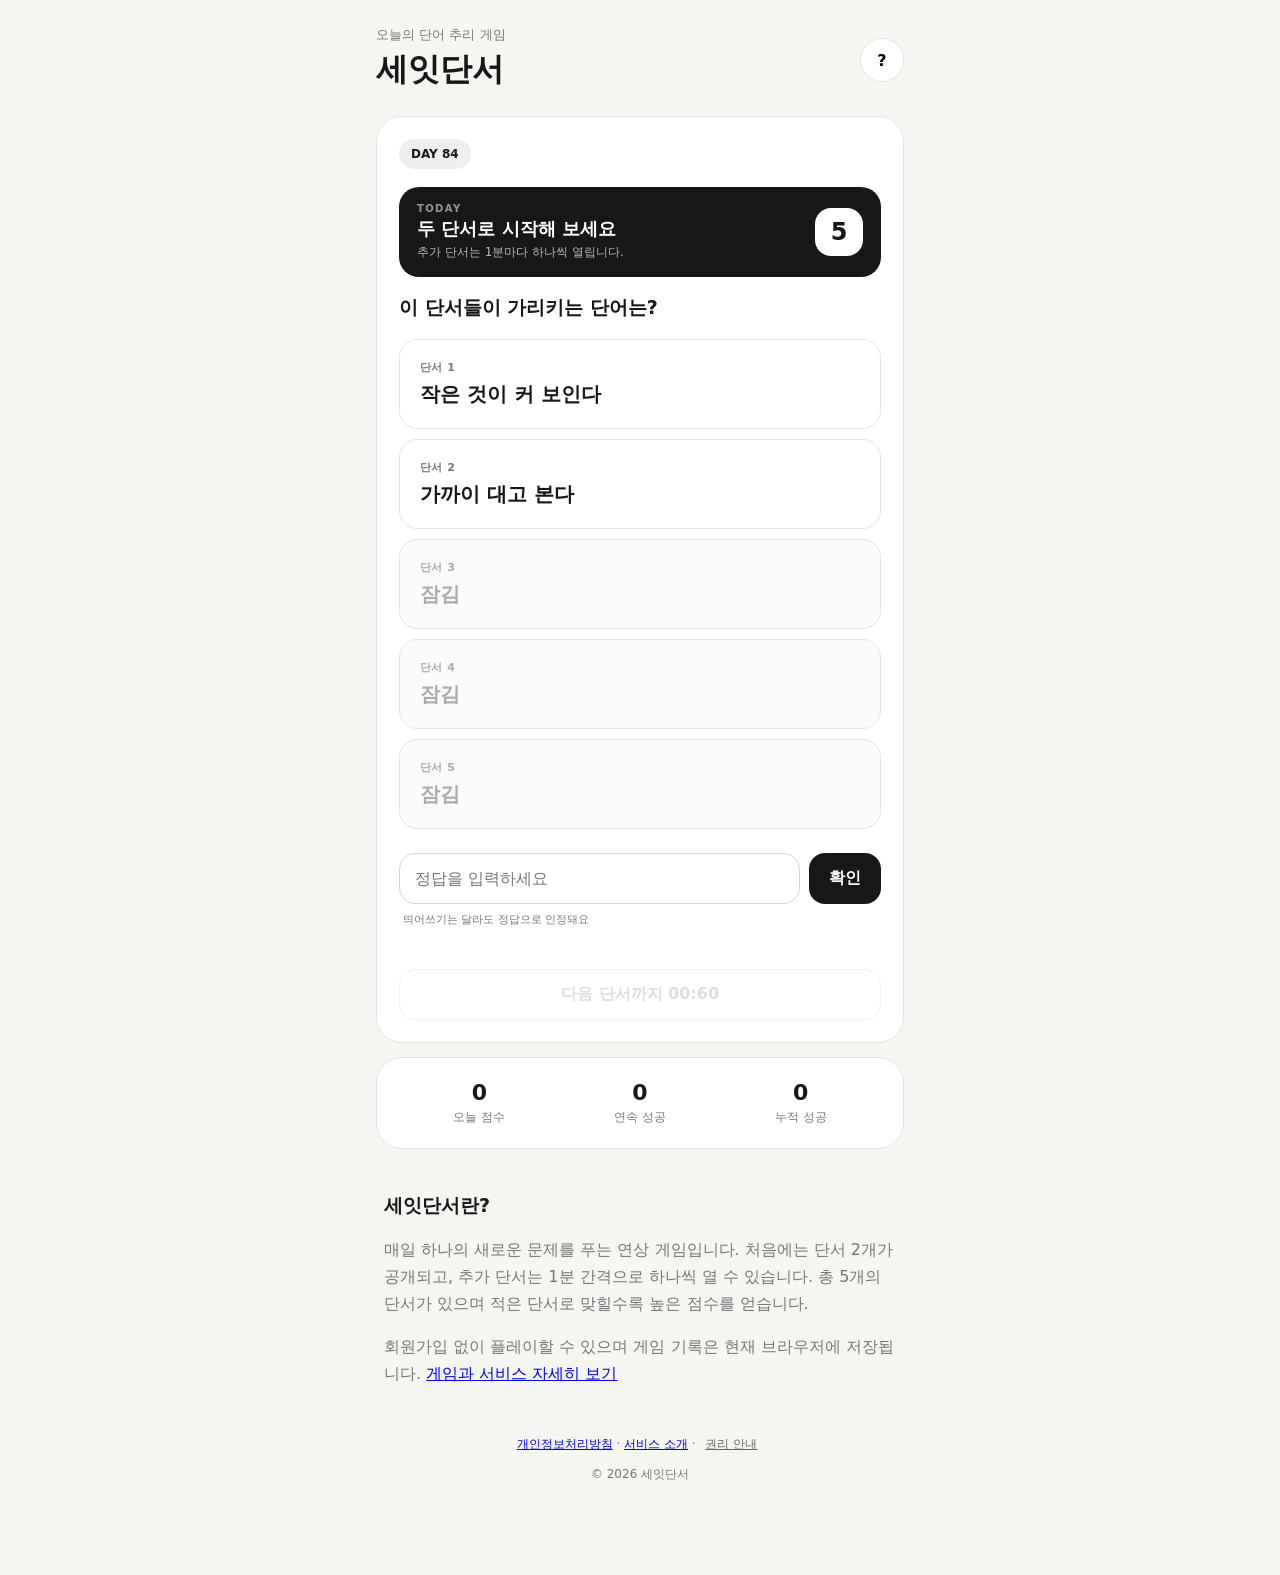
==== index.html @ 8090f155 "Improve SEO metadata and policy navigation" ====
<!doctype html><html lang="ko"><head><meta charset="utf-8"><meta name="viewport" content="width=device-width,initial-scale=1,viewport-fit=cover"><meta name="description" content="매일 새로운 단어를 추리하는 세잇단서. 처음 두 단서로 시작해 최대 다섯 단서로 정답을 맞히는 무료 데일리 연상게임."><meta name="robots" content="index,follow"><meta name="theme-color" content="#171717"><link rel="canonical" href="https://studio-on-lab.github.io/three-clues-game/"><meta property="og:type" content="website"><meta property="og:locale" content="ko_KR"><meta property="og:site_name" content="세잇단서"><meta property="og:title" content="세잇단서 — 오늘의 단어 추리 게임"><meta property="og:description" content="두 개의 단서로 시작하는 무료 데일리 연상게임. 오늘의 단어를 맞혀보세요."><meta property="og:url" content="https://studio-on-lab.github.io/three-clues-game/"><meta name="twitter:card" content="summary"><meta name="twitter:title" content="세잇단서 — 오늘의 단어 추리 게임"><meta name="twitter:description" content="두 개의 단서로 시작하는 무료 데일리 연상게임."><title>세잇단서 — 오늘의 단어 추리 게임</title><link rel="stylesheet" href="style.css?v=7"></head><body><main class="app">
<header><div><small>오늘의 단어 추리 게임</small><h1>세잇단서</h1></div><button id="help" aria-label="게임 방법">?</button></header>
<section class="card"><b id="day" class="pill"></b><h2>단서가 가리키는 하나의 단어는?</h2><div id="clues"></div><form id="form"><input id="answer" maxlength="20" placeholder="정답을 입력하세요" autocomplete="off" aria-label="정답"><button>확인</button></form><p id="msg"></p><button id="hint" class="wide">다음 단서 열기</button></section>
<section class="stats card"><div><b id="score">0</b><span>오늘 점수</span></div><div><b id="streak">0</b><span>연속 성공</span></div><div><b id="wins">0</b><span>누적 성공</span></div></section>
<section id="result" class="card hidden"><small>오늘도 성공!</small><h2 id="resultTitle"></h2><p id="resultText"></p><button id="share" class="wide dark">결과 공유</button></section>
<section class="about"><h2>세잇단서란?</h2><p>매일 하나의 새로운 문제를 푸는 연상 게임입니다. 처음에는 단서 2개가 공개되고, 추가 단서는 1분 간격으로 하나씩 열 수 있습니다. 총 5개의 단서가 있으며 적은 단서로 맞힐수록 높은 점수를 얻습니다.</p><p>회원가입 없이 플레이할 수 있으며 게임 기록은 현재 브라우저에 저장됩니다. <a href="about.html">게임과 서비스 자세히 보기</a></p></section>
<footer><a href="privacy.html">개인정보처리방침</a> · <a href="about.html">서비스 소개</a> · <button id="legal">권리 안내</button><p>© 2026 세잇단서</p></footer>
</main><dialog id="modal"><button id="close">×</button><h2 id="mt"></h2><div id="mb"></div></dialog><script src="state-fix-v4.js?v=2"></script><script src="game.js?v=4"></script><script src="quality.js?v=1"></script><script src="ux-v5.js?v=1"></script><script src="ux-v6.js?v=1"></script><script src="ux-v7.js?v=1"></script></body></html>
---- style.css ----
:root{--bg:#f5f5f2;--card:#fff;--ink:#171717;--muted:#777;--line:#e4e4df}*{box-sizing:border-box}body{margin:0;background:var(--bg);color:var(--ink);font-family:system-ui,-apple-system,"Noto Sans KR",sans-serif}.app{max-width:560px;margin:auto;padding:24px 16px 60px}header{display:flex;align-items:center;justify-content:space-between;margin-bottom:20px}header small,.about p,footer,#msg{color:var(--muted)}h1{font-size:32px;margin:4px 0}h2{font-size:19px;line-height:1.5}button,input{font:inherit}button{cursor:pointer}header button,#close{width:44px;height:44px;border-radius:50%;border:1px solid var(--line);background:white;font-weight:900}.card{background:var(--card);border:1px solid var(--line);border-radius:26px;padding:22px;margin-bottom:14px}.pill{display:inline-block;background:#eee;padding:8px 12px;border-radius:999px;font-size:12px}#clues{display:grid;gap:10px;margin:18px 0}.clue{border:1px solid var(--line);border-radius:18px;padding:20px;font-size:20px;font-weight:800}.locked{color:#aaa;background:#fafafa}form{display:grid;grid-template-columns:1fr auto;gap:9px}input{min-width:0;border:1px solid #d5d5d0;border-radius:16px;padding:15px}form button,.dark{border:0;background:#171717;color:#fff;border-radius:16px;padding:0 20px;font-weight:800}.wide{width:100%;padding:14px;border:1px solid var(--line);border-radius:16px;background:#fff;font-weight:800}.stats{display:grid;grid-template-columns:repeat(3,1fr);text-align:center}.stats div{display:grid;gap:4px}.stats b{font-size:22px}.stats span{font-size:12px;color:var(--muted)}.hidden{display:none}.about{padding:12px 8px;line-height:1.7}.ad{border:1px dashed #bbb;border-radius:18px;text-align:center;padding:22px;color:#999}footer{text-align:center;font-size:12px;padding:20px}footer button{border:0;background:none;text-decoration:underline;color:#666}dialog{width:min(90%,480px);border:0;border-radius:24px;padding:24px;line-height:1.7}dialog::backdrop{background:#0006}#close{float:right}@media(max-width:390px){form{grid-template-columns:1fr}form button{padding:14px}}header>div{min-width:0}header #help{flex:0 0 44px}.clue.locked{font-weight:600}button:disabled{opacity:.45;cursor:not-allowed}.clue small{display:block;font-size:11px;font-weight:700;color:var(--muted);margin-bottom:6px;letter-spacing:.04em}.clue.locked small{color:#aaa}#hint{font-variant-numeric:tabular-nums}#result{text-align:center}#result h2{font-size:24px;margin-bottom:8px}.result-score{display:block;font-size:38px;line-height:1.1;margin:10px 0}.result-meta{display:block;color:var(--muted);font-size:14px;line-height:1.7;margin-bottom:18px}#clueProgress{display:flex;justify-content:space-between;gap:12px;margin:-8px 2px 14px;color:var(--muted);font-size:12px}#clueProgress b{color:var(--ink)}#attemptBox{display:flex;align-items:center;gap:6px;min-height:18px;margin:-4px 2px 12px}.attempt-label{font-size:12px;color:var(--muted);margin-right:2px}.attempt-chip{display:inline-grid;place-items:center;min-width:24px;height:24px;border-radius:999px;background:#f1f1ed;color:#555;font-size:11px;font-weight:800}.tomorrow-box{margin-top:16px;padding:16px;border-radius:18px;background:#f6f6f2;display:grid;gap:4px}.tomorrow-box small,.tomorrow-box span{color:var(--muted)}.tomorrow-box strong{font-size:28px;font-variant-numeric:tabular-nums;letter-spacing:.04em}@keyframes wrongShake{0%,100%{transform:translateX(0)}25%{transform:translateX(-6px)}50%{transform:translateX(6px)}75%{transform:translateX(-3px)}}.wrong-shake{animation:wrongShake .28s ease;border-color:#9b9b95}.reward-card{padding:18px 20px}.reward-head{display:flex;align-items:center;justify-content:space-between;gap:12px}.reward-head>div:first-child{display:grid;gap:3px}.reward-head small{color:var(--muted);font-size:12px}.reward-head strong{font-size:24px}.rank-badge{width:54px;height:54px;border-radius:18px;background:#171717;color:#fff;display:grid;place-items:center;font-size:26px;font-weight:900}.rank-badge.dim{background:#eee;color:#aaa}.streak-track{height:8px;background:#efefeb;border-radius:999px;overflow:hidden;margin:16px 0 10px}.streak-track span{display:block;height:100%;background:#171717;border-radius:inherit;transition:width .35s ease}.reward-card p{margin:0 0 12px;font-size:13px;color:var(--muted)}.reward-card p b{color:var(--ink)}.reward-mini{display:flex;justify-content:space-between;gap:10px;font-size:12px;color:var(--muted)}.reward-mini b{color:var(--ink)}#resultGrade{display:flex;align-items:center;justify-content:center;gap:12px;margin:14px 0 18px;padding:14px;border-radius:18px;background:#f6f6f2;text-align:left}.result-rank{width:48px;height:48px;border-radius:16px;background:#171717;color:white;display:grid;place-items:center;font-size:24px;font-weight:900}#resultGrade div{display:grid;gap:3px}#resultGrade small{color:var(--muted)}.game-hero{display:flex;align-items:center;justify-content:space-between;gap:16px;margin:18px 0 10px;padding:16px 18px;border-radius:20px;background:#171717;color:#fff}.game-hero>div:first-child{display:grid;gap:3px}.hero-kicker{font-size:10px;letter-spacing:.14em;opacity:.55;font-weight:900}.game-hero strong{font-size:18px}.game-hero small{font-size:12px;opacity:.7}.hero-mark{width:48px;height:48px;border-radius:16px;background:#fff;color:#171717;display:grid;place-items:center;font-size:24px;font-weight:900}.answer-helper{font-size:11px;color:var(--muted);margin:8px 4px 2px}.share-preview{padding:16px;margin:14px 0;border:1px solid var(--line);border-radius:18px;text-align:left;background:#fafaf7}.share-preview>small,.share-preview>span{color:var(--muted);font-size:12px}.share-line{display:flex;align-items:center;justify-content:space-between;gap:12px;margin:8px 0}.share-line strong{font-size:13px;background:#171717;color:white;border-radius:999px;padding:5px 9px}.share-cells{display:grid;grid-template-columns:repeat(5,1fr);gap:6px;margin:10px 0}.share-cell{height:10px;border-radius:999px;background:#e8e8e2}.share-cell.on{background:#171717}.share-note{font-size:11px;color:var(--muted);margin:9px 0 0}
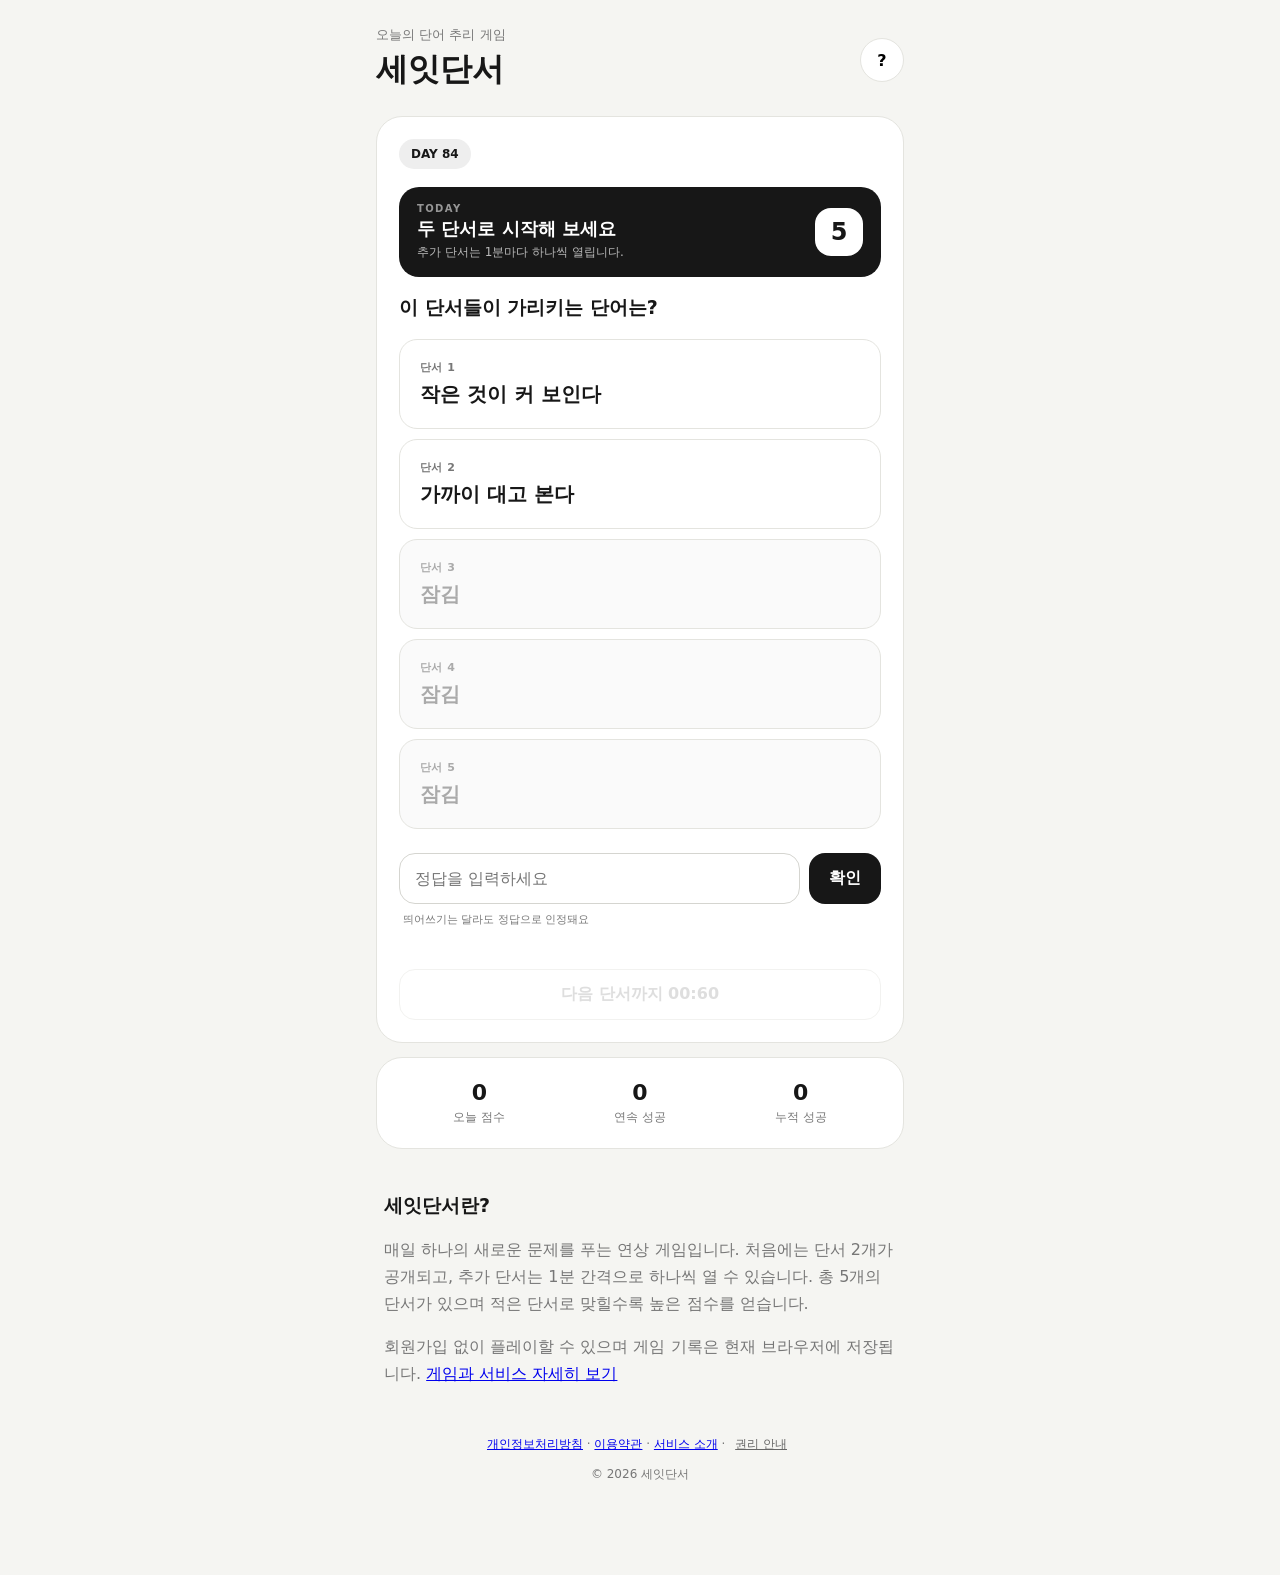
==== commit 872fb5ce: "Add terms link and enable improved sharing" ====
--- a/index.html
+++ b/index.html
@@ -4,5 +4,5 @@
 <section class="stats card"><div><b id="score">0</b><span>오늘 점수</span></div><div><b id="streak">0</b><span>연속 성공</span></div><div><b id="wins">0</b><span>누적 성공</span></div></section>
 <section id="result" class="card hidden"><small>오늘도 성공!</small><h2 id="resultTitle"></h2><p id="resultText"></p><button id="share" class="wide dark">결과 공유</button></section>
 <section class="about"><h2>세잇단서란?</h2><p>매일 하나의 새로운 문제를 푸는 연상 게임입니다. 처음에는 단서 2개가 공개되고, 추가 단서는 1분 간격으로 하나씩 열 수 있습니다. 총 5개의 단서가 있으며 적은 단서로 맞힐수록 높은 점수를 얻습니다.</p><p>회원가입 없이 플레이할 수 있으며 게임 기록은 현재 브라우저에 저장됩니다. <a href="about.html">게임과 서비스 자세히 보기</a></p></section>
-<footer><a href="privacy.html">개인정보처리방침</a> · <a href="about.html">서비스 소개</a> · <button id="legal">권리 안내</button><p>© 2026 세잇단서</p></footer>
-</main><dialog id="modal"><button id="close">×</button><h2 id="mt"></h2><div id="mb"></div></dialog><script src="state-fix-v4.js?v=2"></script><script src="game.js?v=4"></script><script src="quality.js?v=1"></script><script src="ux-v5.js?v=1"></script><script src="ux-v6.js?v=1"></script><script src="ux-v7.js?v=1"></script></body></html>+<footer><a href="privacy.html">개인정보처리방침</a> · <a href="terms.html">이용약관</a> · <a href="about.html">서비스 소개</a> · <button id="legal">권리 안내</button><p>© 2026 세잇단서</p></footer>
+</main><dialog id="modal"><button id="close">×</button><h2 id="mt"></h2><div id="mb"></div></dialog><script src="state-fix-v4.js?v=2"></script><script src="game.js?v=4"></script><script src="future-puzzles.js?v=2"></script><script src="future-quality.js?v=2"></script><script src="quality.js?v=2"></script><script src="ux-v5.js?v=1"></script><script src="ux-v6.js?v=1"></script><script src="ux-v7.js?v=1"></script><script src="share-fix.js?v=1"></script></body></html>
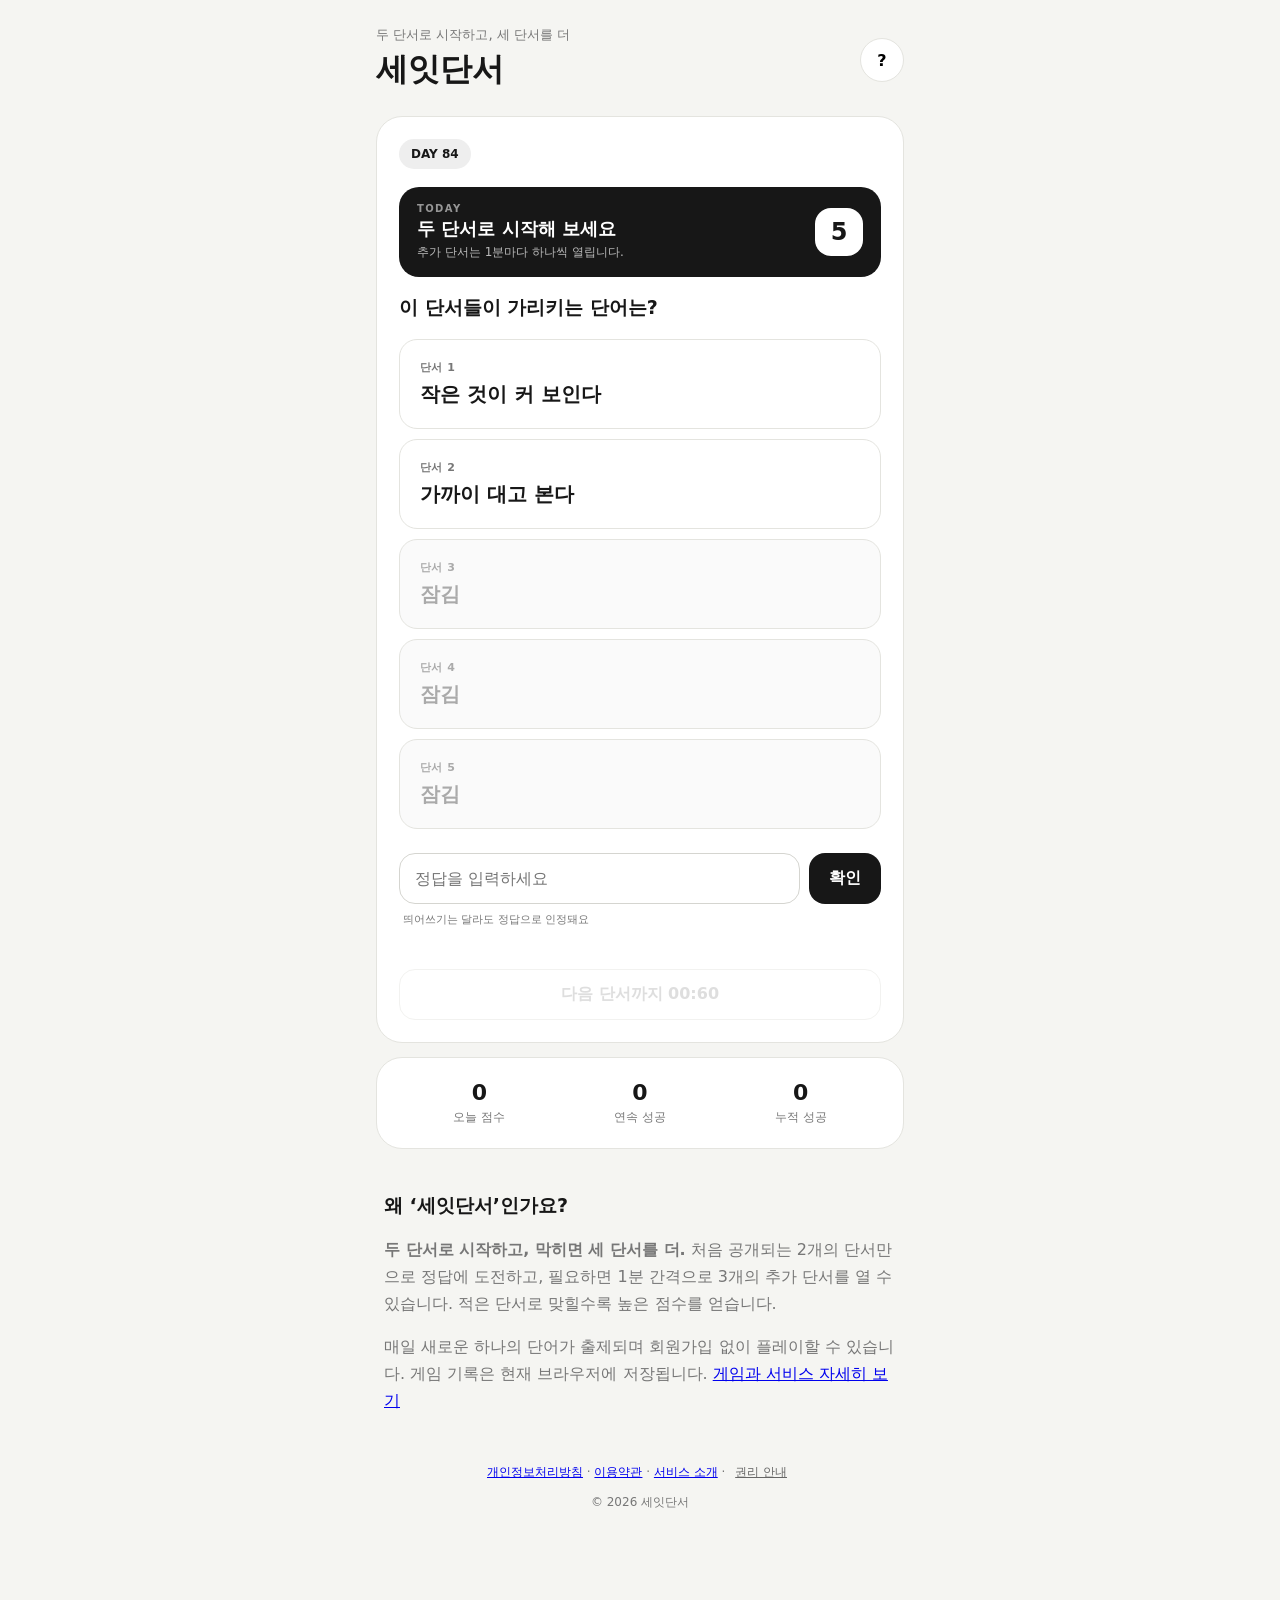
==== commit d19e9b31: "Clarify Se-it Clue brand concept" ====
--- a/index.html
+++ b/index.html
@@ -1,8 +1,8 @@
-<!doctype html><html lang="ko"><head><meta charset="utf-8"><meta name="viewport" content="width=device-width,initial-scale=1,viewport-fit=cover"><meta name="description" content="매일 새로운 단어를 추리하는 세잇단서. 처음 두 단서로 시작해 최대 다섯 단서로 정답을 맞히는 무료 데일리 연상게임."><meta name="robots" content="index,follow"><meta name="theme-color" content="#171717"><link rel="canonical" href="https://studio-on-lab.github.io/three-clues-game/"><meta property="og:type" content="website"><meta property="og:locale" content="ko_KR"><meta property="og:site_name" content="세잇단서"><meta property="og:title" content="세잇단서 — 오늘의 단어 추리 게임"><meta property="og:description" content="두 개의 단서로 시작하는 무료 데일리 연상게임. 오늘의 단어를 맞혀보세요."><meta property="og:url" content="https://studio-on-lab.github.io/three-clues-game/"><meta name="twitter:card" content="summary"><meta name="twitter:title" content="세잇단서 — 오늘의 단어 추리 게임"><meta name="twitter:description" content="두 개의 단서로 시작하는 무료 데일리 연상게임."><title>세잇단서 — 오늘의 단어 추리 게임</title><link rel="stylesheet" href="style.css?v=7"></head><body><main class="app">
-<header><div><small>오늘의 단어 추리 게임</small><h1>세잇단서</h1></div><button id="help" aria-label="게임 방법">?</button></header>
+<!doctype html><html lang="ko"><head><meta charset="utf-8"><meta name="viewport" content="width=device-width,initial-scale=1,viewport-fit=cover"><meta name="description" content="두 단서로 시작하고, 막히면 세 단서를 더. 세잇단서는 매일 새로운 단어를 추리하는 무료 데일리 연상게임입니다."><meta name="robots" content="index,follow"><meta name="theme-color" content="#171717"><link rel="canonical" href="https://studio-on-lab.github.io/three-clues-game/"><meta property="og:type" content="website"><meta property="og:locale" content="ko_KR"><meta property="og:site_name" content="세잇단서"><meta property="og:title" content="세잇단서 — 두 단서로 시작하고, 세 단서를 더"><meta property="og:description" content="두 단서로 시작하고, 막히면 세 단서를 더. 매일 하나의 단어를 맞히는 데일리 연상게임."><meta property="og:url" content="https://studio-on-lab.github.io/three-clues-game/"><meta name="twitter:card" content="summary"><meta name="twitter:title" content="세잇단서 — 오늘의 단어 추리 게임"><meta name="twitter:description" content="두 단서로 시작하고, 막히면 세 단서를 더. 오늘의 단어를 맞혀보세요."><title>세잇단서 — 오늘의 단어 추리 게임</title><link rel="stylesheet" href="style.css?v=7"></head><body><main class="app">
+<header><div><small>두 단서로 시작하고, 세 단서를 더</small><h1>세잇단서</h1></div><button id="help" aria-label="게임 방법">?</button></header>
 <section class="card"><b id="day" class="pill"></b><h2>단서가 가리키는 하나의 단어는?</h2><div id="clues"></div><form id="form"><input id="answer" maxlength="20" placeholder="정답을 입력하세요" autocomplete="off" aria-label="정답"><button>확인</button></form><p id="msg"></p><button id="hint" class="wide">다음 단서 열기</button></section>
 <section class="stats card"><div><b id="score">0</b><span>오늘 점수</span></div><div><b id="streak">0</b><span>연속 성공</span></div><div><b id="wins">0</b><span>누적 성공</span></div></section>
 <section id="result" class="card hidden"><small>오늘도 성공!</small><h2 id="resultTitle"></h2><p id="resultText"></p><button id="share" class="wide dark">결과 공유</button></section>
-<section class="about"><h2>세잇단서란?</h2><p>매일 하나의 새로운 문제를 푸는 연상 게임입니다. 처음에는 단서 2개가 공개되고, 추가 단서는 1분 간격으로 하나씩 열 수 있습니다. 총 5개의 단서가 있으며 적은 단서로 맞힐수록 높은 점수를 얻습니다.</p><p>회원가입 없이 플레이할 수 있으며 게임 기록은 현재 브라우저에 저장됩니다. <a href="about.html">게임과 서비스 자세히 보기</a></p></section>
+<section class="about"><h2>왜 ‘세잇단서’인가요?</h2><p><strong>두 단서로 시작하고, 막히면 세 단서를 더.</strong> 처음 공개되는 2개의 단서만으로 정답에 도전하고, 필요하면 1분 간격으로 3개의 추가 단서를 열 수 있습니다. 적은 단서로 맞힐수록 높은 점수를 얻습니다.</p><p>매일 새로운 하나의 단어가 출제되며 회원가입 없이 플레이할 수 있습니다. 게임 기록은 현재 브라우저에 저장됩니다. <a href="about.html">게임과 서비스 자세히 보기</a></p></section>
 <footer><a href="privacy.html">개인정보처리방침</a> · <a href="terms.html">이용약관</a> · <a href="about.html">서비스 소개</a> · <button id="legal">권리 안내</button><p>© 2026 세잇단서</p></footer>
 </main><dialog id="modal"><button id="close">×</button><h2 id="mt"></h2><div id="mb"></div></dialog><script src="state-fix-v4.js?v=2"></script><script src="game.js?v=4"></script><script src="future-puzzles.js?v=2"></script><script src="future-quality.js?v=2"></script><script src="quality.js?v=2"></script><script src="ux-v5.js?v=1"></script><script src="ux-v6.js?v=1"></script><script src="ux-v7.js?v=1"></script><script src="share-fix.js?v=1"></script></body></html>
